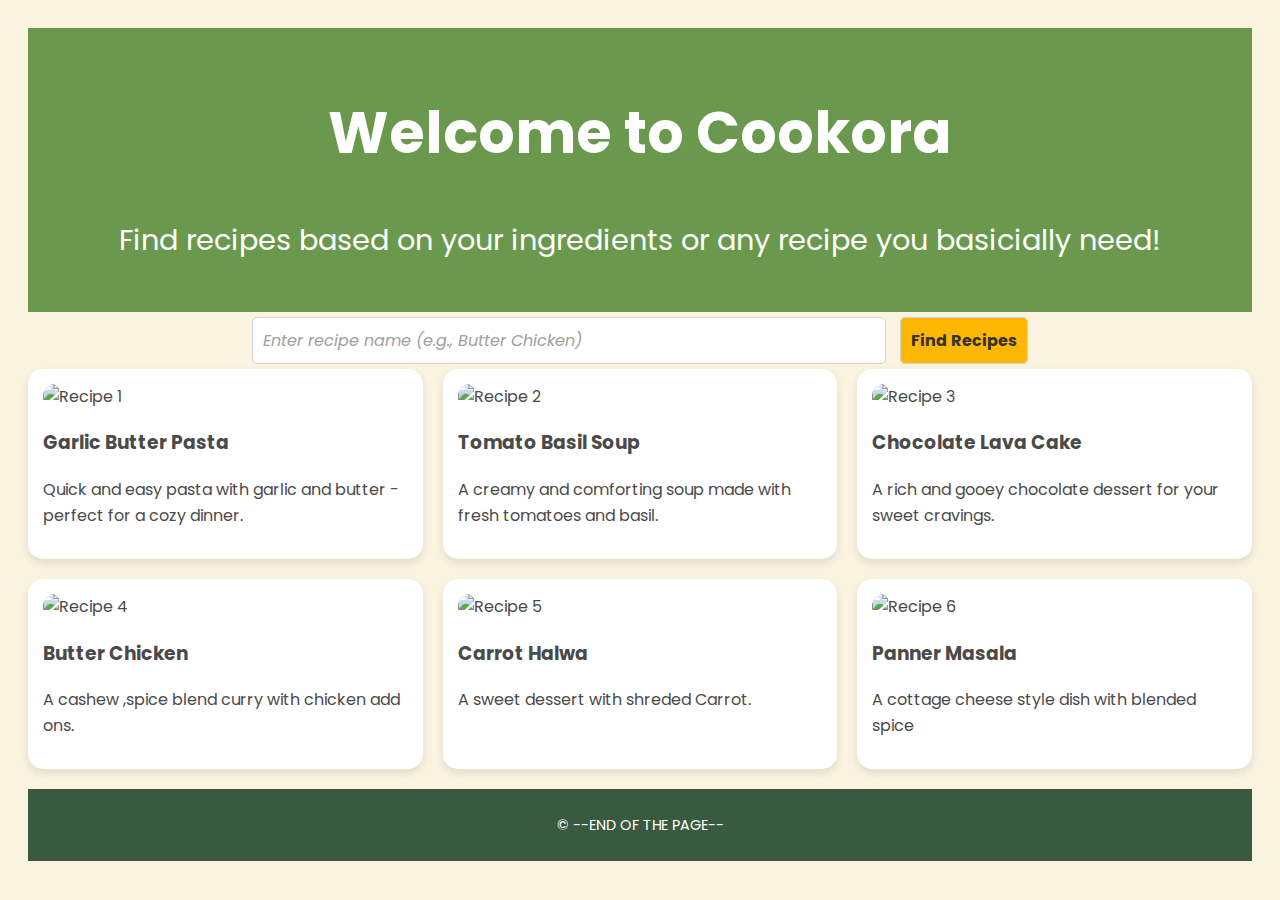
==== homepage/COD.html @ bdf950c9 "Merge branch 'AlbertBi7:main' into main" ====
<!DOCTYPE html>
<html lang="en">
<head>
  <meta charset="UTF-8">
  <meta name="viewport" content="width=device-width, initial-scale=1.0">
  <title>Recipe Finder Blog</title>
  <link rel="stylesheet" href="COD.css" />
</head>
<body>
  <header>
    <h1>Welcome to Cookora</h1>
    <p>Find recipes based on your ingredients or any recipe you basicially need!</p>
  </header>
  
  <section class="search-section">
    <input type="text" placeholder="Enter recipe name (e.g., Butter Chicken)" />
   
    <button>Find Recipes</button>
  </section>
  
  <section class="blog-section" id="1">
    <div class="blog-card">
      <img src="https://cravinghomecooked.com/wp-content/uploads/2022/12/creamy-garlic-butter-spaghetti-1-17.jpg" alt="Recipe 1">
      <h3>Garlic Butter Pasta</h3>
      <p>Quick and easy pasta with garlic and butter - perfect for a cozy dinner.</p>
    </div>
    <div class="blog-card" id="2">
      <img src="https://cdn.loveandlemons.com/wp-content/uploads/2020/09/tomato-basil-soup.jpg "alt="Recipe 2">
      <h3>Tomato Basil Soup</h3>
      <p>A creamy and comforting soup made with fresh tomatoes and basil.</p>
    </div>
    <div class="blog-card" id="3">
      <img src="https://rhubarbandcod.com/wp-content/uploads/2022/02/Chocolate-Lava-Cakes-1.jpg" alt="Recipe 3">
      <h3>Chocolate Lava Cake</h3>
      <p>A rich and gooey chocolate dessert for your sweet cravings.</p>
    </div>
    <div class="blog-card" id="4">
        <img src="https://www.kitchensanctuary.com/wp-content/uploads/2021/04/Butter-Chicken-square-FS-34.jpg" alt="Recipe 4">
        <h3>Butter Chicken</h3>
        <p>A cashew ,spice blend curry with chicken add ons.</p>
    </div>
    <div class="blog-card" id="5">
        <img src="https://www.vidhyashomecooking.com/wp-content/uploads/2023/01/CarrotHalwaRecipe.jpg" alt="Recipe 5">
        <h3>Carrot Halwa</h3>
        <p>A sweet dessert with shreded Carrot.</p>
    </div>
    <div class="blog-card" id="6">
        <img src="https://thecurrymommy.com/wp-content/uploads/2021/09/butter-paneer-masala-one-pot.jpg" alt="Recipe 6">
        <h3>Panner Masala</h3>
        <p>A cottage cheese style dish with blended spice</p>
    </div>
  </section>
  
  <footer>
    <p>&copy; --END OF THE PAGE--</p>
  </footer>
  <script src="COD.js" charset="utf-8"></script>
</body>
</html>
---- homepage/COD.css ----
@import url('https://fonts.googleapis.com/css2?family=Poppins:wght@400;600&display=swap');

body {
  font-family: 'Poppins', sans-serif;
  line-height: 1.6;
  padding: 20px;
  background-color: #FAF3E0; 
  color: #4A4A4A; 
}
  
  header {
    text-align: center;
    padding: 20px;
    background-color: #6A994E; 
    color: #FFFFFF;
    font-size: 1.8rem;
  }
  
  .search-section {
    text-align: center;
    margin: 20px 20;
  }
  
  input, select {
    padding: 10px;
    width: 50%;
    margin: 5px;
    border-radius: 5px;
    border: 1px solid #D3D3D3;
    font-size: 1rem;
    font-family: 'Poppins', sans-serif;
  }
  
  input::placeholder {
    color: #A0A0A0;
    font-style: italic;
  }
  
  button {
    padding: 10px;
    border-radius: 5px;
    margin: 5px;
    background-color: #FFB703; 
    color: #333333;
    font-size: 1rem;
    font-weight: bold;
    cursor: pointer;
    border: 1px solid #D3D3D3;
    transition: background-color 0.3s;
    font-family: 'Poppins', sans-serif;
  }
  
  
  button:hover {
    background-color: #E59500;
  }
  
  .blog-section {
    display: grid;
    grid-template-columns: repeat(3, 1fr);
    gap: 20px;
  }
  
  .blog-card {
    background-color: #FFFFFF;
    border-radius: 15px;
    padding: 15px;
    box-shadow: 0 4px 8px rgba(0,0,0,0.1);
    transition: transform 0.3s ease;
  }
  
  .blog-card:hover {
    transform: translateY(-5px);
  }
  
  .blog-card img {
    width: 100%;
     height: 200px; 
    object-fit: cover; 
    border-radius: 12px;
  }
  
  footer {
    text-align: center;
    padding: 10px;
    margin-top: 20px;
    background-color: #3A5A40;
    color: #FFFFFF;
    font-size: 0.9rem;
  }
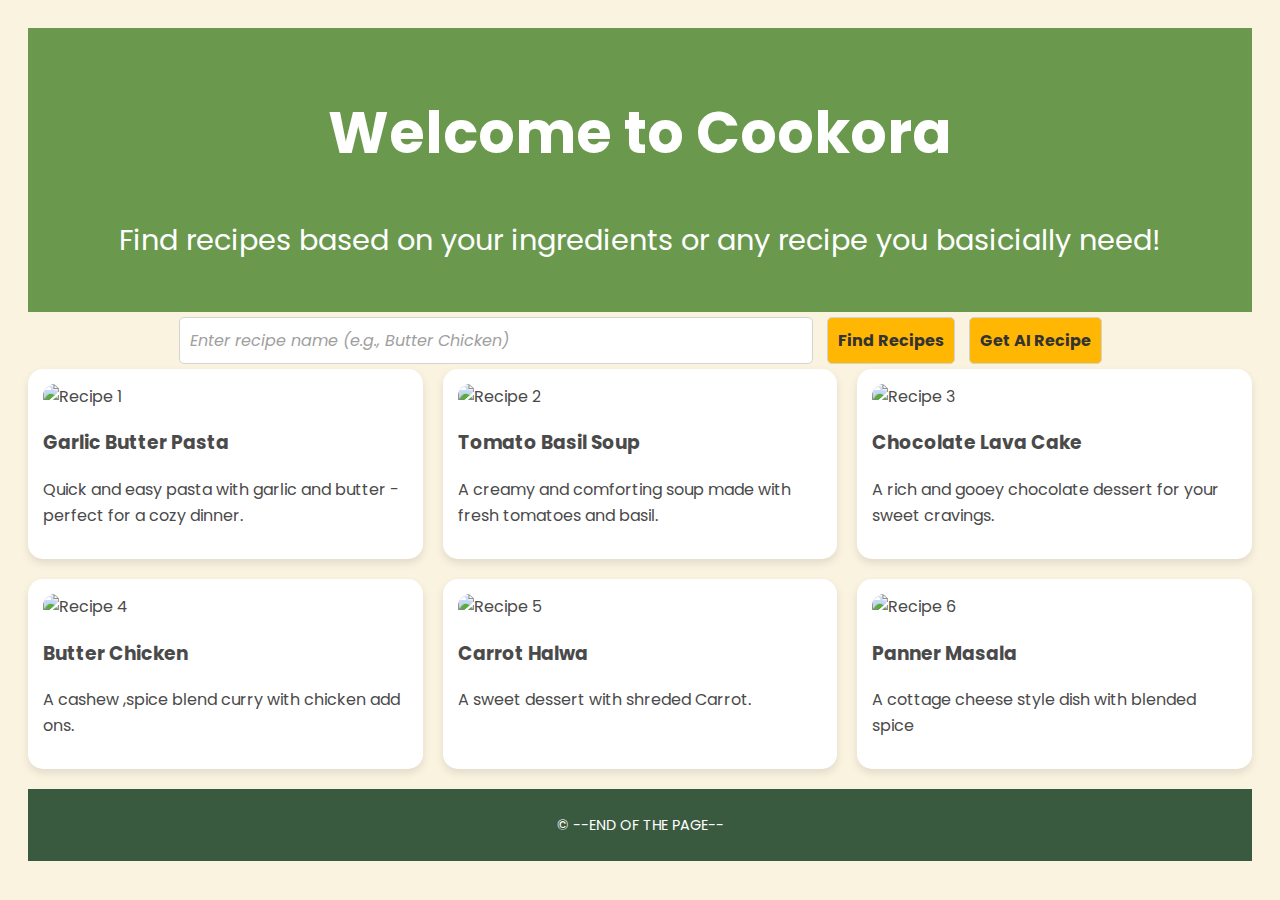
==== commit e4ff759e: "commit" ====
--- a/homepage/COD.html
+++ b/homepage/COD.html
@@ -17,6 +17,8 @@
     <input type="text" placeholder="Enter recipe name (e.g., Butter Chicken)" />
    
     <button>Find Recipes</button>
+    
+    <button class="Ai" onclick="">Get AI Recipe</button>
   </section>
   
   <section class="blog-section" id="1">
